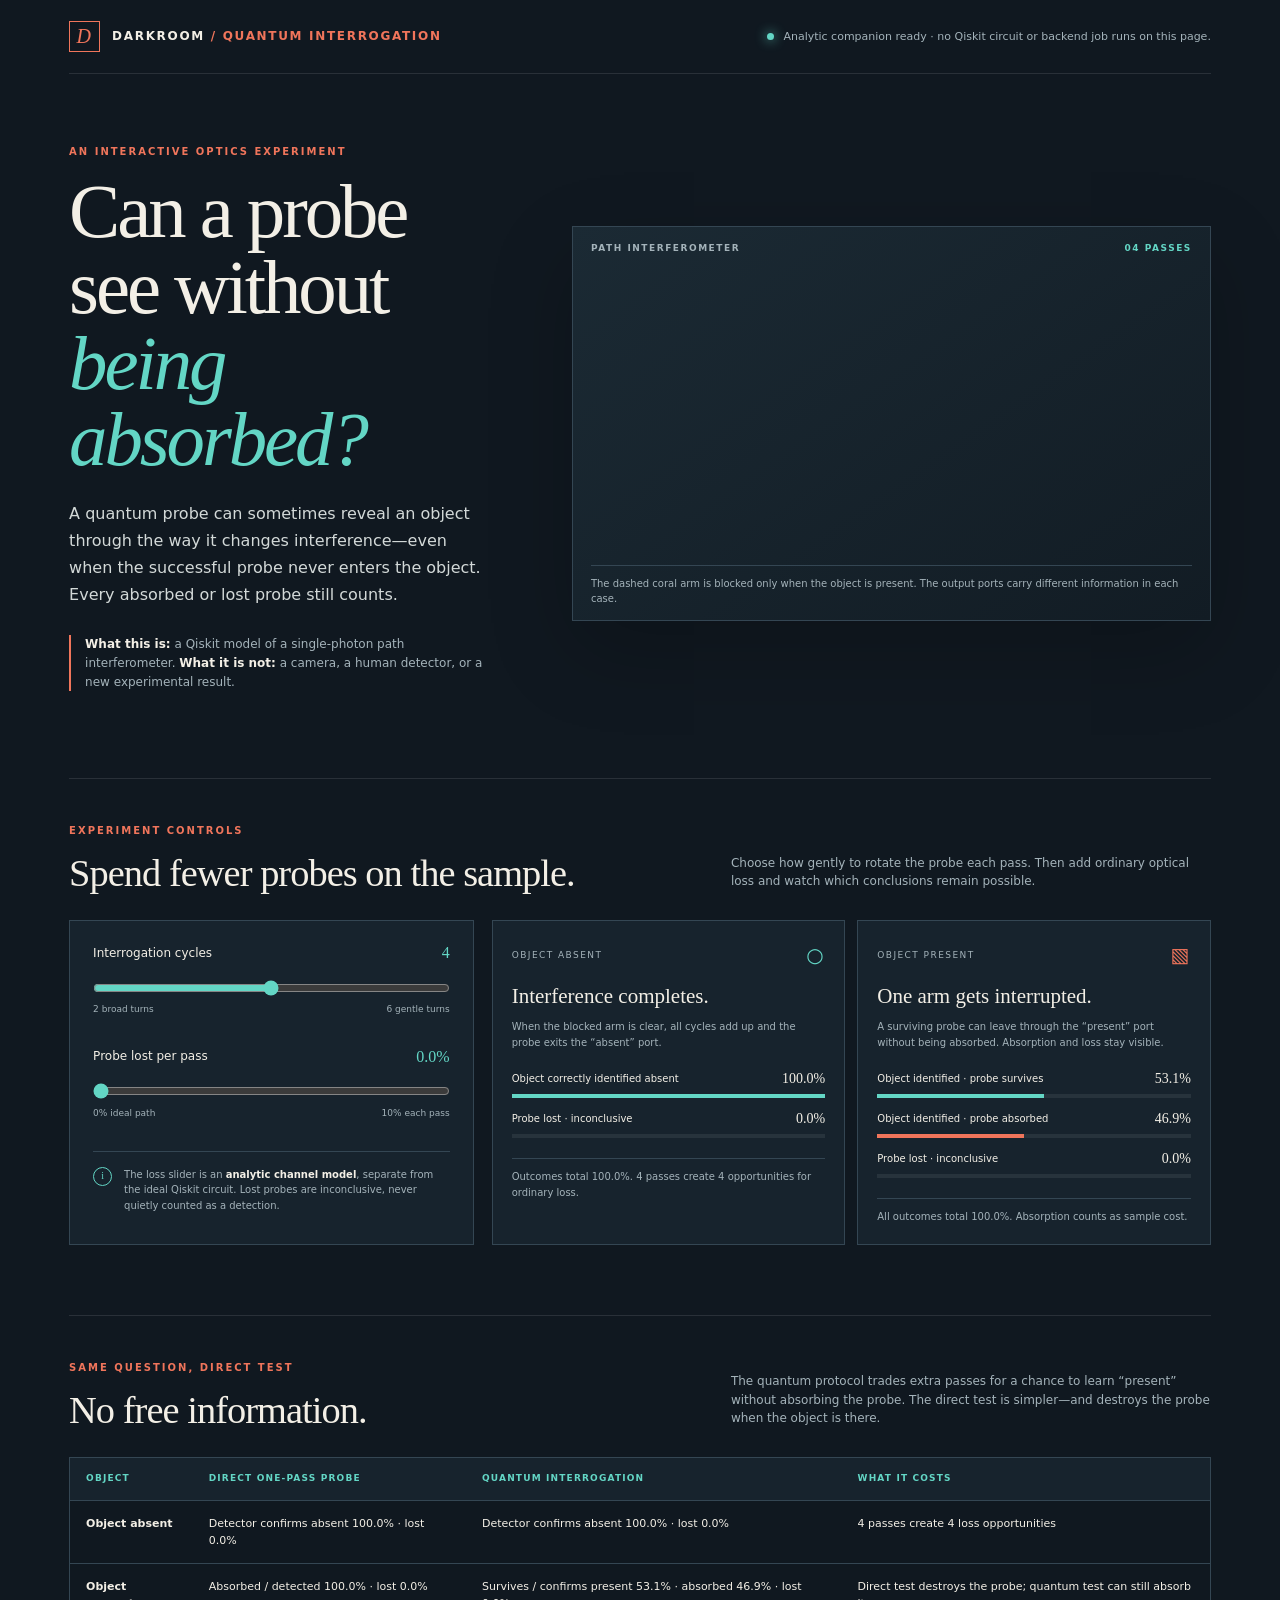
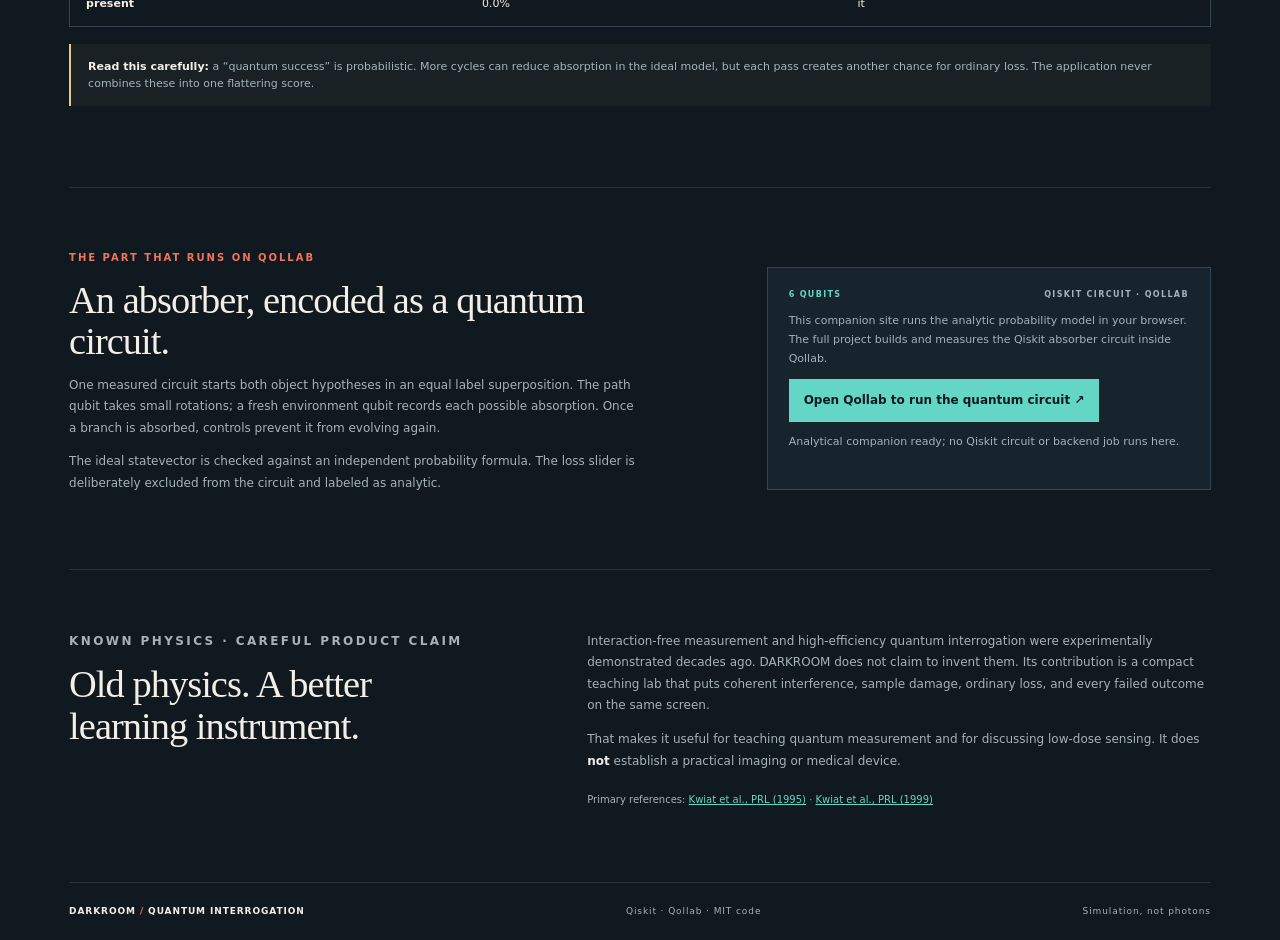
==== darkroom-vercel/index.html @ 96b65d9d "feat(darkroom): add quantum interrogation lab" ====
<!doctype html>
<html lang="en">
<head>
  <meta charset="utf-8" />
  <meta name="viewport" content="width=device-width, initial-scale=1" />
  <meta name="theme-color" content="#101820" />
  <meta name="description" content="Explore interaction-free measurement with an auditable Qiskit interferometer model." />
  <title>DARKROOM — Quantum Interrogation Lab</title>
  <link rel="stylesheet" href="./main.css" />
  <script defer src="./main.js"></script>
</head>
<body>
<div id="app">
  <header class="topbar">
    <a class="brand" href="#top"><span class="brand-mark">D</span><span>DARKROOM <i>/ QUANTUM INTERROGATION</i></span></a>
    <span class="top-status"><b id="liveDot"></b><span id="status" role="status" aria-live="polite">Loading the interferometer model…</span></span>
  </header>
  <main id="top">
    <section class="hero">
      <div class="hero-copy">
        <p class="eyebrow">An interactive optics experiment</p>
        <h1>Can a probe<br />see without<br /><em>being absorbed?</em></h1>
        <p class="lede">A quantum probe can sometimes reveal an object through the way it changes interference—even when the successful probe never enters the object. Every absorbed or lost probe still counts.</p>
        <p class="scope-note"><strong>What this is:</strong> a Qiskit model of a single-photon path interferometer. <strong>What it is not:</strong> a camera, a human detector, or a new experimental result.</p>
      </div>
      <figure class="optics-card" aria-labelledby="opticCaption">
        <div class="figure-head"><span>PATH INTERFEROMETER</span><span id="cycleStamp">04 PASSES</span></div>
        <svg id="interferometer" viewBox="0 0 760 390" role="img" aria-labelledby="opticTitle opticDesc">
          <title id="opticTitle">Quantum interrogation path interferometer</title>
          <desc id="opticDesc">A probe follows two paths. An object blocks one arm. Detectors distinguish an absent object from a present object when the surviving probe exits without absorption.</desc>
        </svg>
        <figcaption id="opticCaption">The dashed coral arm is blocked only when the object is present. The output ports carry different information in each case.</figcaption>
      </figure>
    </section>

    <section class="bench" aria-labelledby="benchTitle">
      <div class="section-title"><div><p class="eyebrow">Experiment controls</p><h2 id="benchTitle">Spend fewer probes on the sample.</h2></div><p>Choose how gently to rotate the probe each pass. Then add ordinary optical loss and watch which conclusions remain possible.</p></div>
      <div class="bench-grid">
        <aside class="controls">
          <div class="control-row"><div class="label-line"><label for="cycles">Interrogation cycles</label><output id="cyclesValue" for="cycles">4</output></div><input id="cycles" type="range" min="2" max="6" step="1" value="4"/><div class="range-hints"><span>2 broad turns</span><span>6 gentle turns</span></div></div>
          <div class="control-row"><div class="label-line"><label for="loss">Probe lost per pass</label><output id="lossValue" for="loss">0.0%</output></div><input id="loss" type="range" min="0" max="10" step="0.5" value="0"/><div class="range-hints"><span>0% ideal path</span><span>10% each pass</span></div></div>
          <div class="model-note"><span class="note-glyph">i</span><p>The loss slider is an <strong>analytic channel model</strong>, separate from the ideal Qiskit circuit. Lost probes are inconclusive, never quietly counted as a detection.</p></div>
        </aside>
        <section class="outcomes" aria-label="All outcomes by object hypothesis">
          <article class="outcome-panel absent"><div class="panel-top"><span>OBJECT ABSENT</span><span class="panel-symbol">○</span></div><h3>Interference completes.</h3><p class="panel-intro">When the blocked arm is clear, all cycles add up and the probe exits the “absent” port.</p><div class="prob-list" id="absentRows"></div><p class="panel-foot" id="absentFoot"></p></article>
          <article class="outcome-panel present"><div class="panel-top"><span>OBJECT PRESENT</span><span class="panel-symbol">▧</span></div><h3>One arm gets interrupted.</h3><p class="panel-intro">A surviving probe can leave through the “present” port without being absorbed. Absorption and loss stay visible.</p><div class="prob-list" id="presentRows"></div><p class="panel-foot" id="presentFoot"></p></article>
        </section>
      </div>
    </section>

    <section class="comparison" aria-labelledby="comparisonTitle">
      <div class="section-title"><div><p class="eyebrow">Same question, direct test</p><h2 id="comparisonTitle">No free information.</h2></div><p>The quantum protocol trades extra passes for a chance to learn “present” without absorbing the probe. The direct test is simpler—and destroys the probe when the object is there.</p></div>
      <div class="compare-table-wrap"><table><thead><tr><th>Object</th><th>Direct one-pass probe</th><th>Quantum interrogation</th><th>What it costs</th></tr></thead><tbody id="compareRows"></tbody></table></div>
      <p class="interpretation"><strong>Read this carefully:</strong> a “quantum success” is probabilistic. More cycles can reduce absorption in the ideal model, but each pass creates another chance for ordinary loss. The application never combines these into one flattering score.</p>
    </section>

    <section class="circuit-section" aria-labelledby="circuitTitle">
      <div class="circuit-copy"><p class="eyebrow">The part that runs on Qollab</p><h2 id="circuitTitle">An absorber, encoded as a quantum circuit.</h2><p>One measured circuit starts both object hypotheses in an equal label superposition. The path qubit takes small rotations; a fresh environment qubit records each possible absorption. Once a branch is absorbed, controls prevent it from evolving again.</p><p>The ideal statevector is checked against an independent probability formula. The loss slider is deliberately excluded from the circuit and labeled as analytic.</p></div>
      <div class="run-card"><div class="run-meta"><span id="qubitCount">6 QUBITS</span><span>QISKIT CIRCUIT · QOLLAB</span></div><p>This companion site runs the analytic probability model in your browser. The full project builds and measures the Qiskit absorber circuit inside Qollab.</p><a class="qollab-link" href="https://qollab.xyz/" target="_blank" rel="noreferrer">Open Qollab to run the quantum circuit ↗</a><p id="previewNote">Analytical companion ready; no Qiskit circuit or backend job runs here.</p></div>
    </section>

    <section class="truth-row"><div><p class="eyebrow">Known physics · careful product claim</p><h2>Old physics. A better learning instrument.</h2></div><div><p>Interaction-free measurement and high-efficiency quantum interrogation were experimentally demonstrated decades ago. DARKROOM does not claim to invent them. Its contribution is a compact teaching lab that puts coherent interference, sample damage, ordinary loss, and every failed outcome on the same screen.</p><p>That makes it useful for teaching quantum measurement and for discussing low-dose sensing. It does <strong>not</strong> establish a practical imaging or medical device.</p><p class="sources">Primary references: <a href="https://journals.aps.org/prl/abstract/10.1103/PhysRevLett.74.4763">Kwiat et al., PRL (1995)</a> · <a href="https://doi.org/10.1103/PhysRevLett.83.4725">Kwiat et al., PRL (1999)</a></p></div></section>

    <footer><span>DARKROOM <i>/</i> QUANTUM INTERROGATION</span><span>Qiskit · Qollab · MIT code</span><span>Simulation, not photons</span></footer>
  </main>
</div>
</body>
</html>
---- darkroom-vercel/main.css ----
﻿:root {
  color-scheme: dark;
  --ink:#101820; --panel:#17232d; --line:#344653; --paper:#f3efe6;
  --muted:#a4b3ba; --coral:#f0755b; --cyan:#63d6c5; --gold:#e8c87a;
  font-family: system-ui, -apple-system, "Segoe UI", sans-serif;
}
* { box-sizing:border-box }
html { scroll-behavior:smooth }
body { margin:0; background:var(--ink); color:var(--paper); line-height:1.55 }
#app { max-width:1440px; margin:auto; padding:0 5.4vw }
.topbar { min-height:74px; border-bottom:1px solid #ffffff1b; display:flex; align-items:center; justify-content:space-between; gap:24px }
.brand { display:flex; gap:12px; align-items:center; color:var(--paper); text-decoration:none; font-size:12px; letter-spacing:.14em; font-weight:750 }
.brand i, footer i { color:var(--coral); font-style:normal }
.brand-mark { width:31px; height:31px; border:1px solid var(--coral); color:var(--coral); display:grid; place-items:center; font:italic 20px Georgia }
.top-status { display:flex; align-items:center; gap:9px; color:var(--muted); font-size:11px }
.top-status b { width:7px; height:7px; background:var(--cyan); border-radius:50%; box-shadow:0 0 12px var(--cyan) }
#liveDot[data-error=true] { background:var(--coral) }
.qollab-link { display:inline-block; padding:12px 15px; background:var(--cyan); color:var(--ink); font-weight:700; font-size:12px; text-decoration:none }
.qollab-link:hover { background:#8de8db }
.run-card>p { color:var(--muted); font-size:11px; line-height:1.7 }
#previewNote { min-height:24px }
.hero { padding:70px 0 75px; display:grid; grid-template-columns:.8fr 1.2fr; gap:6vw; align-items:center }
.eyebrow { text-transform:uppercase; font-size:10px; letter-spacing:.2em; color:var(--coral); font-weight:750; margin:0 0 14px }
.hero h1 { font:500 clamp(42px,6vw,82px)/.99 Georgia,"Times New Roman",serif; letter-spacing:-.04em; margin:0 0 22px }
.hero h1 em { color:var(--cyan); font-weight:400 }
.lede { font-size:16px; color:#d3d9d8; max-width:530px; line-height:1.7 }
.scope-note { margin-top:27px; padding-left:14px; border-left:2px solid var(--coral); font-size:12px; color:var(--muted); max-width:500px }
.scope-note strong { color:var(--paper) }
.optics-card { margin:0; background:linear-gradient(145deg,#1b2a34,#121c24); border:1px solid var(--line); padding:15px 18px 13px; box-shadow:0 30px 80px #0003 }
.figure-head,.run-meta { display:flex; justify-content:space-between; color:var(--muted); font-size:9px; letter-spacing:.17em; font-weight:700 }
.figure-head span:last-child,.run-meta span:first-child { color:var(--cyan) }
#interferometer { display:block; width:100%; height:auto; overflow:visible }
.optics-card figcaption { font-size:10px; color:var(--muted); border-top:1px solid var(--line); padding-top:10px }
.light-path { fill:none; stroke:#718996; stroke-width:2 }
.object-path { stroke:var(--coral); stroke-width:2; stroke-dasharray:5 6 }
.source { fill:var(--cyan) }
.splitter { fill:#243b53; stroke:var(--paper); stroke-width:1.3 }
.object { fill:#f0755b33; stroke:var(--coral); stroke-width:1.3 }
.absorber { opacity:.85 }
.diagram-label,.detector-label,.diagram-caption { fill:#a4b3ba; font:9px system-ui; letter-spacing:1px; text-anchor:middle }
.object-word { fill:var(--paper); font:700 8px system-ui; text-anchor:middle; letter-spacing:1px }
.object-word.small { font-size:6px; fill:#f5b09f }
.pass-dot { fill:var(--cyan) }
.pass-number { fill:var(--cyan); font:9px ui-monospace,monospace; text-anchor:middle }
.detector { fill:#63d6c522; stroke:var(--cyan); stroke-width:2 }
.detector-absent { stroke:var(--gold); fill:#e8c87a22 }
.mirror { fill:var(--paper) }
.diagram-caption { font-size:10px; letter-spacing:.4px }
.bench,.comparison { padding:44px 0 70px; border-top:1px solid #ffffff1b }
.section-title { display:flex; align-items:end; justify-content:space-between; gap:36px; margin-bottom:26px }
.section-title h2,.circuit-copy h2,.truth-row h2 { font:500 clamp(28px,3vw,43px)/1.08 Georgia,serif; margin:0; letter-spacing:-.025em }
.section-title>p { max-width:480px; color:var(--muted); font-size:12px; margin:0 0 3px }
.bench-grid { display:grid; grid-template-columns:.72fr 1.28fr; gap:18px }
.controls,.outcome-panel,.run-card { background:var(--panel); border:1px solid var(--line); padding:23px }
.control-row { margin-bottom:30px }
.label-line { display:flex; justify-content:space-between; align-items:center; font-size:12px }
.label-line output { font:16px Georgia; color:var(--cyan) }
input[type=range] { width:100%; accent-color:var(--cyan); margin:17px 0 5px }
.range-hints { display:flex; justify-content:space-between; color:var(--muted); font-size:9px }
.model-note { border-top:1px solid var(--line); padding-top:15px; display:flex; gap:12px; color:var(--muted); font-size:10px }
.model-note p { margin:0 }
.model-note strong { color:var(--paper) }
.note-glyph { flex:0 0 19px; width:19px; height:19px; border:1px solid var(--cyan); color:var(--cyan); border-radius:50%; display:grid; place-items:center; font-family:Georgia }
.outcomes { display:grid; grid-template-columns:1fr 1fr; gap:12px }
.outcome-panel { padding:19px }
.panel-top { display:flex; justify-content:space-between; align-items:center; font-size:9px; letter-spacing:.16em; color:var(--muted) }
.panel-symbol { font-size:20px; color:var(--cyan) }
.present .panel-symbol { color:var(--coral) }
.outcome-panel h3 { font:21px Georgia; margin:13px 0 7px }
.panel-intro,.panel-foot { font-size:10px; color:var(--muted); line-height:1.6 }
.prob-list { margin:20px 0 }
.prob-row { margin:13px 0 }
.prob-top { display:flex; justify-content:space-between; gap:8px; font-size:10px }
.prob-top strong { font:14px Georgia }
.prob-track { height:4px; background:#ffffff12; margin-top:7px }
.prob-track i { display:block; background:var(--cyan); height:100% }
.prob-row.damage .prob-track i { background:var(--coral) }
.prob-row.loss .prob-track i { background:var(--gold) }
.panel-foot { border-top:1px solid var(--line); padding-top:10px; margin-bottom:0 }
.compare-table-wrap { overflow:auto; border:1px solid var(--line) }
table { border-collapse:collapse; width:100%; min-width:800px; text-align:left }
th,td { padding:14px 16px; border-bottom:1px solid var(--line); font-size:11px; vertical-align:top }
th { color:var(--cyan); font-size:9px; text-transform:uppercase; letter-spacing:.13em; background:var(--panel) }
td:first-child { font-weight:700 }
tr:last-child td { border-bottom:0 }
.interpretation { padding:14px 17px; border-left:2px solid var(--gold); background:#e8c87a0c; color:var(--muted); font-size:11px; margin-top:17px }
.interpretation strong { color:var(--paper) }
.circuit-section { border-top:1px solid #ffffff1b; padding:62px 0; display:grid; grid-template-columns:1fr .78fr; gap:10vw; align-items:center }
.circuit-copy>p:not(.eyebrow) { max-width:600px; color:var(--muted); font-size:12px; line-height:1.8 }
.run-card { padding:21px }
.run-meta { font-size:8px }
button { margin:19px 0 10px; width:100%; padding:14px 15px; border:0; background:var(--cyan); color:var(--ink); font:700 12px system-ui; cursor:pointer }
button:hover { background:#8de8db }
button:disabled { opacity:.6; cursor:wait }
#auditStatus { color:var(--muted); font-size:10px; min-height:43px }
details { border-top:1px solid var(--line); padding-top:12px; color:var(--muted); font-size:10px }
summary { cursor:pointer; color:var(--paper) }
pre { white-space:pre-wrap; overflow-wrap:anywhere; max-height:280px; overflow:auto; font-size:9px }
.truth-row { border-top:1px solid #ffffff1b; padding:61px 0; display:grid; grid-template-columns:.8fr 1.2fr; gap:8vw }
.truth-row>div:last-child { max-width:680px }
.truth-row p { font-size:12px; color:var(--muted); line-height:1.8; margin:0 0 12px }
.truth-row strong { color:var(--paper) }
.truth-row .sources { font-size:10px; margin-top:19px }
.sources a { color:var(--cyan) }
footer { border-top:1px solid #ffffff1b; min-height:58px; display:flex; align-items:center; justify-content:space-between; color:var(--muted); font-size:9px; letter-spacing:.1em }
footer span:first-child { color:var(--paper); font-weight:700 }
@media(max-width:950px) { #app{padding:0 4vw}.hero{grid-template-columns:1fr;gap:34px;padding:54px 0}.hero-copy{max-width:650px}.bench-grid{grid-template-columns:1fr}.controls{display:grid;grid-template-columns:1fr 1fr;gap:25px}.model-note{grid-column:1/-1}.circuit-section{gap:5vw} }
@media(max-width:650px) { #app{padding:0 18px}.topbar{align-items:flex-start;padding:15px 0;flex-direction:column;gap:10px}.top-status{font-size:9px}.hero{padding:40px 0 48px}.hero h1{font-size:51px}.lede{font-size:14px}.optics-card{padding:11px 9px}.section-title{align-items:flex-start;flex-direction:column;gap:12px}.bench,.comparison{padding:38px 0 48px}.controls{display:block;padding:19px}.outcomes{grid-template-columns:1fr}.outcome-panel{padding:18px}.circuit-section,.truth-row{grid-template-columns:1fr;gap:25px;padding:46px 0}footer{align-items:flex-start;flex-direction:column;gap:5px;padding:15px 0} }
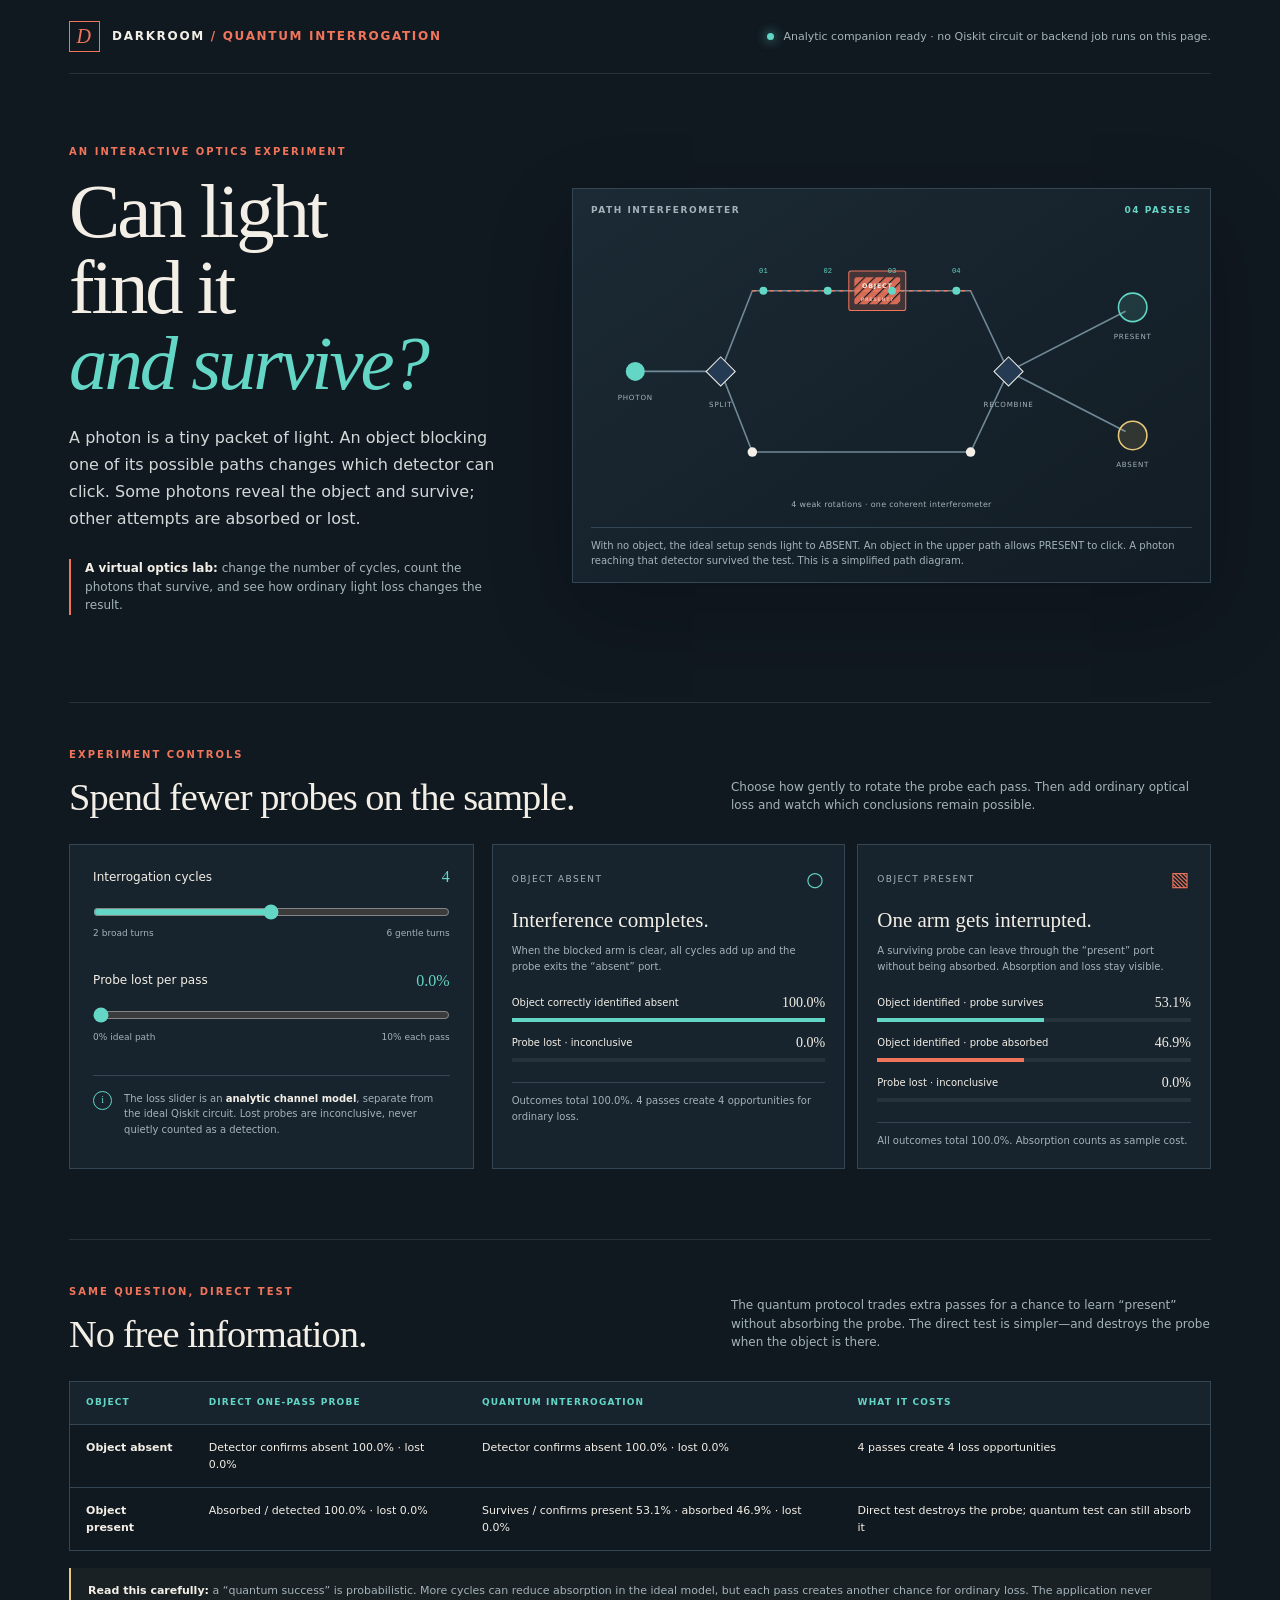
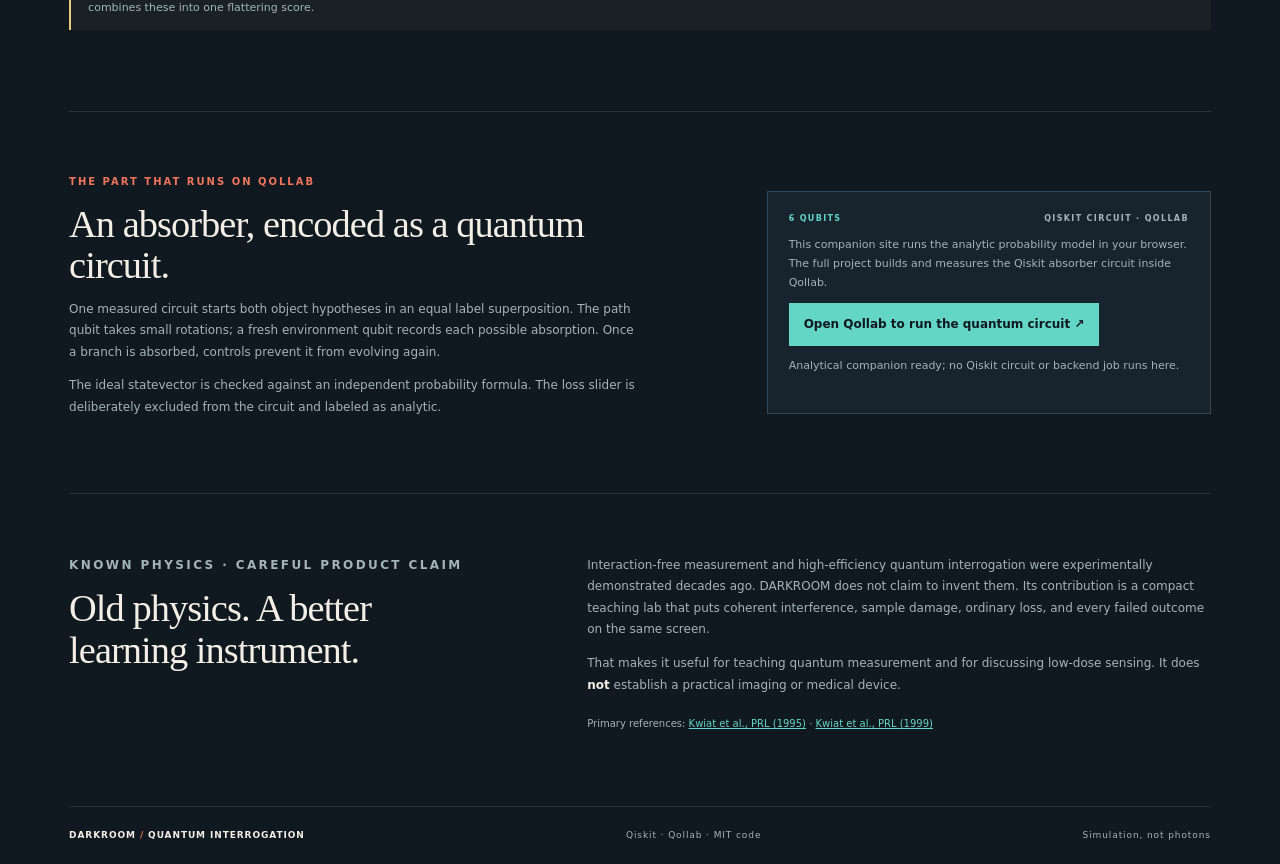
==== commit a7f4b997: "fix(darkroom): clarify light-path walkthrough" ====
--- a/darkroom-vercel/index.html
+++ b/darkroom-vercel/index.html
@@ -19,9 +19,9 @@
     <section class="hero">
       <div class="hero-copy">
         <p class="eyebrow">An interactive optics experiment</p>
-        <h1>Can a probe<br />see without<br /><em>being absorbed?</em></h1>
-        <p class="lede">A quantum probe can sometimes reveal an object through the way it changes interference—even when the successful probe never enters the object. Every absorbed or lost probe still counts.</p>
-        <p class="scope-note"><strong>What this is:</strong> a Qiskit model of a single-photon path interferometer. <strong>What it is not:</strong> a camera, a human detector, or a new experimental result.</p>
+        <h1>Can light<br />find it<br /><em>and survive?</em></h1>
+        <p class="lede">A photon is a tiny packet of light. An object blocking one of its possible paths changes which detector can click. Some photons reveal the object and survive; other attempts are absorbed or lost.</p>
+        <p class="scope-note"><strong>A virtual optics lab:</strong> change the number of cycles, count the photons that survive, and see how ordinary light loss changes the result.</p>
       </div>
       <figure class="optics-card" aria-labelledby="opticCaption">
         <div class="figure-head"><span>PATH INTERFEROMETER</span><span id="cycleStamp">04 PASSES</span></div>
@@ -29,7 +29,7 @@
           <title id="opticTitle">Quantum interrogation path interferometer</title>
           <desc id="opticDesc">A probe follows two paths. An object blocks one arm. Detectors distinguish an absent object from a present object when the surviving probe exits without absorption.</desc>
         </svg>
-        <figcaption id="opticCaption">The dashed coral arm is blocked only when the object is present. The output ports carry different information in each case.</figcaption>
+        <figcaption id="opticCaption">With no object, the ideal setup sends light to ABSENT. An object in the upper path allows PRESENT to click. A photon reaching that detector survived the test. This is a simplified path diagram.</figcaption>
       </figure>
     </section>
 
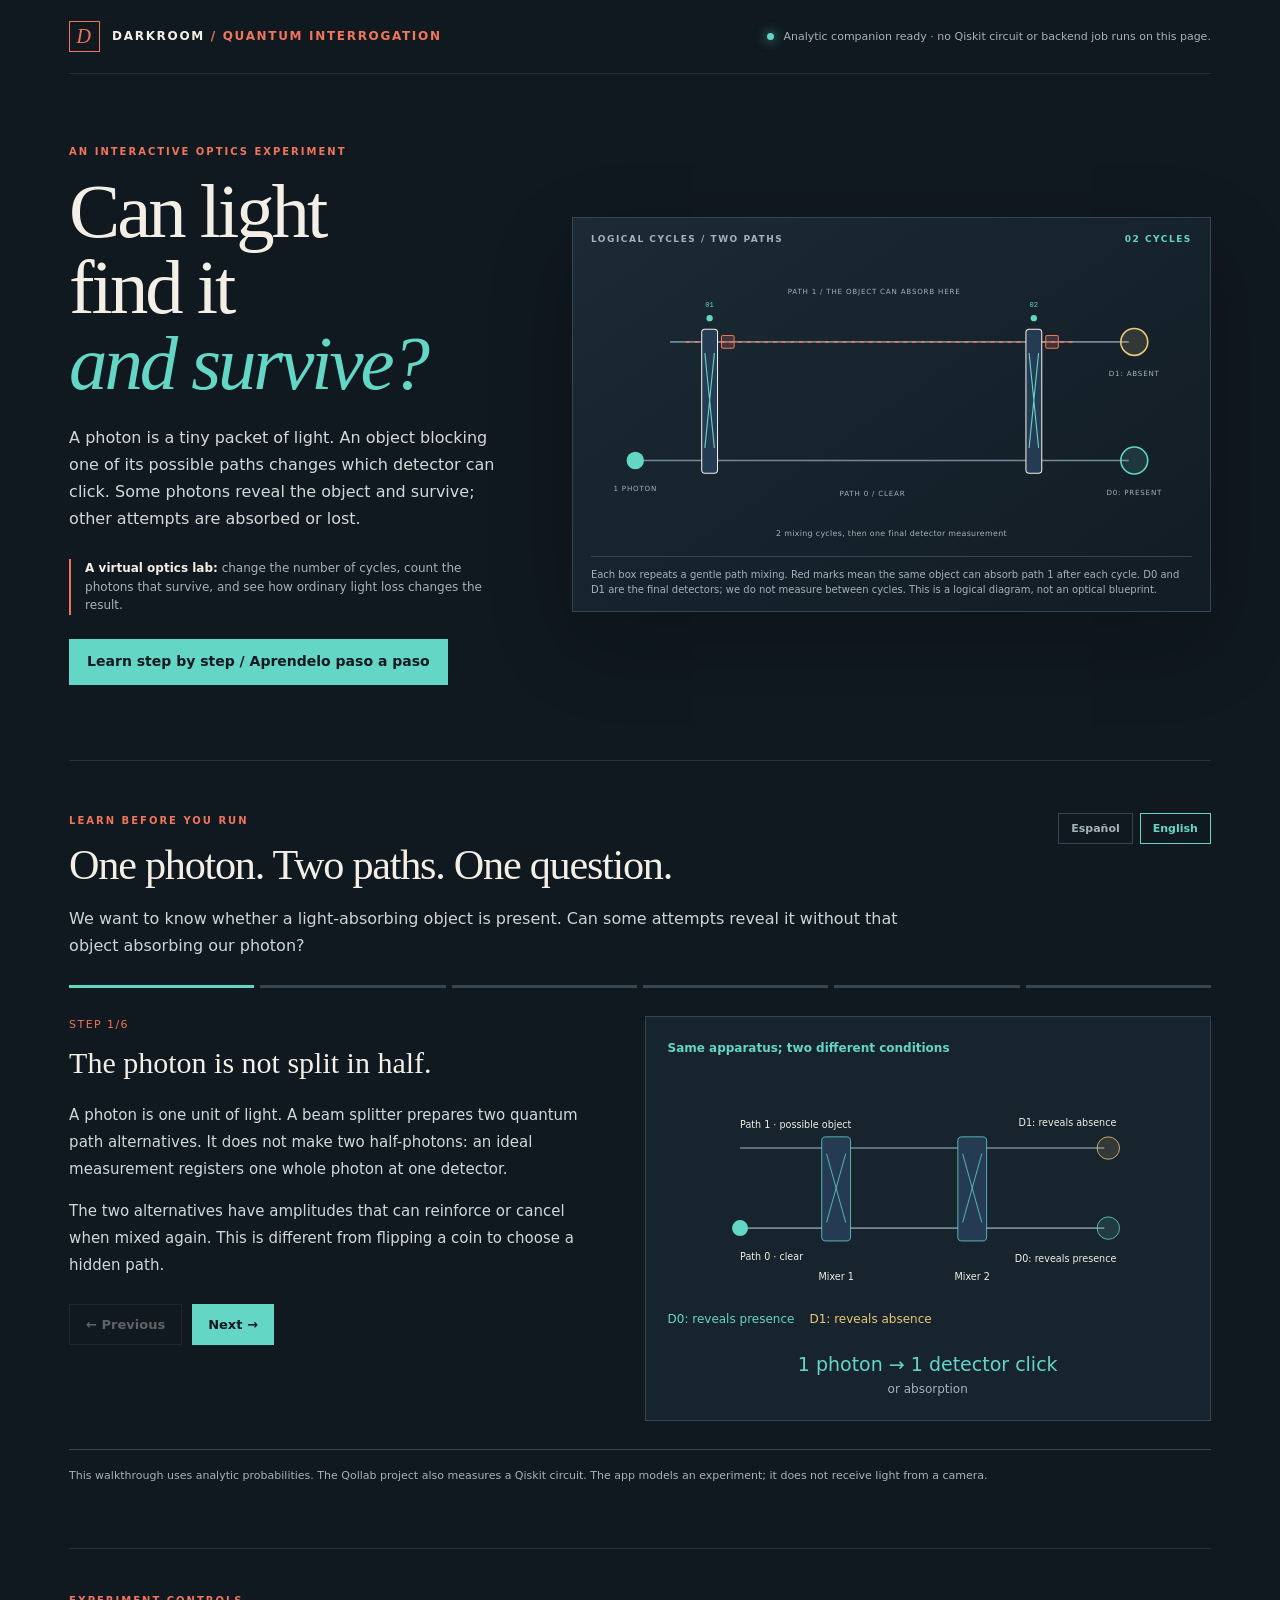
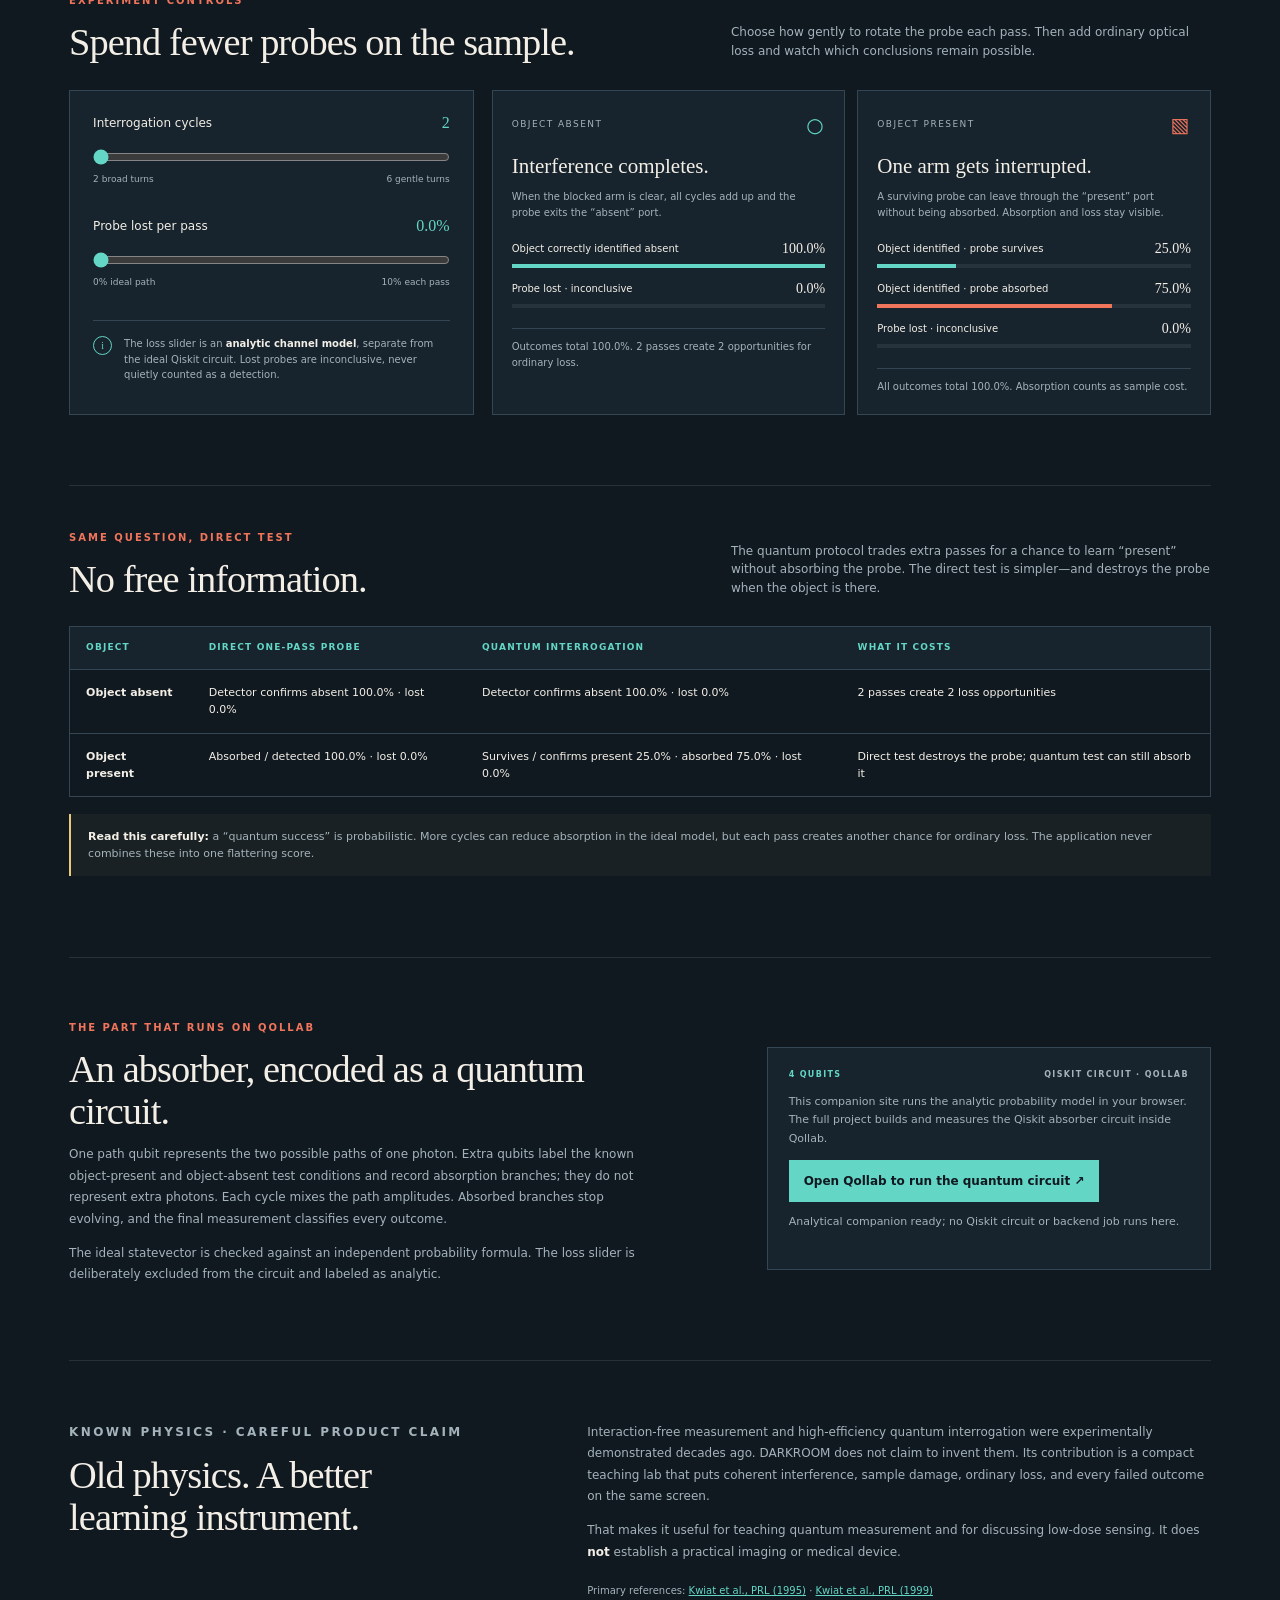
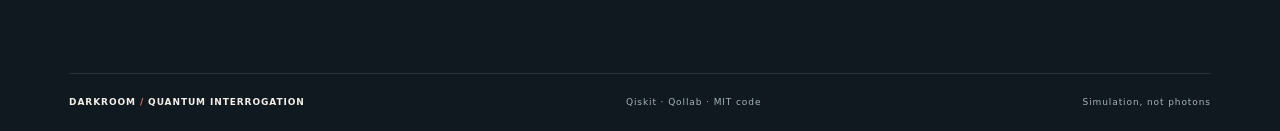
==== commit 67462835: "feat(darkroom): teach paths and measure locally" ====
--- a/darkroom-vercel/index.html
+++ b/darkroom-vercel/index.html
@@ -7,6 +7,8 @@
   <meta name="description" content="Explore interaction-free measurement with an auditable Qiskit interferometer model." />
   <title>DARKROOM — Quantum Interrogation Lab</title>
   <link rel="stylesheet" href="./main.css" />
+  <link rel="stylesheet" href="./lesson.css" />
+  <script defer src="./lesson.js"></script>
   <script defer src="./main.js"></script>
 </head>
 <body>
@@ -22,22 +24,25 @@
         <h1>Can light<br />find it<br /><em>and survive?</em></h1>
         <p class="lede">A photon is a tiny packet of light. An object blocking one of its possible paths changes which detector can click. Some photons reveal the object and survive; other attempts are absorbed or lost.</p>
         <p class="scope-note"><strong>A virtual optics lab:</strong> change the number of cycles, count the photons that survive, and see how ordinary light loss changes the result.</p>
+        <a class="learn-link" href="#lesson">Learn step by step / Aprendelo paso a paso</a>
       </div>
       <figure class="optics-card" aria-labelledby="opticCaption">
-        <div class="figure-head"><span>PATH INTERFEROMETER</span><span id="cycleStamp">04 PASSES</span></div>
+        <div class="figure-head"><span>LOGICAL CYCLES / TWO PATHS</span><span id="cycleStamp">02 CYCLES</span></div>
         <svg id="interferometer" viewBox="0 0 760 390" role="img" aria-labelledby="opticTitle opticDesc">
           <title id="opticTitle">Quantum interrogation path interferometer</title>
           <desc id="opticDesc">A probe follows two paths. An object blocks one arm. Detectors distinguish an absent object from a present object when the surviving probe exits without absorption.</desc>
         </svg>
-        <figcaption id="opticCaption">With no object, the ideal setup sends light to ABSENT. An object in the upper path allows PRESENT to click. A photon reaching that detector survived the test. This is a simplified path diagram.</figcaption>
+        <figcaption id="opticCaption">Each box repeats a gentle path mixing. Red marks mean the same object can absorb path 1 after each cycle. D0 and D1 are the final detectors; we do not measure between cycles. This is a logical diagram, not an optical blueprint.</figcaption>
       </figure>
     </section>
+
+    <section id="lesson" class="lesson" aria-label="Guided lesson / Lección guiada"></section>
 
     <section class="bench" aria-labelledby="benchTitle">
       <div class="section-title"><div><p class="eyebrow">Experiment controls</p><h2 id="benchTitle">Spend fewer probes on the sample.</h2></div><p>Choose how gently to rotate the probe each pass. Then add ordinary optical loss and watch which conclusions remain possible.</p></div>
       <div class="bench-grid">
         <aside class="controls">
-          <div class="control-row"><div class="label-line"><label for="cycles">Interrogation cycles</label><output id="cyclesValue" for="cycles">4</output></div><input id="cycles" type="range" min="2" max="6" step="1" value="4"/><div class="range-hints"><span>2 broad turns</span><span>6 gentle turns</span></div></div>
+          <div class="control-row"><div class="label-line"><label for="cycles">Interrogation cycles</label><output id="cyclesValue" for="cycles">2</output></div><input id="cycles" type="range" min="2" max="6" step="1" value="2"/><div class="range-hints"><span>2 broad turns</span><span>6 gentle turns</span></div></div>
           <div class="control-row"><div class="label-line"><label for="loss">Probe lost per pass</label><output id="lossValue" for="loss">0.0%</output></div><input id="loss" type="range" min="0" max="10" step="0.5" value="0"/><div class="range-hints"><span>0% ideal path</span><span>10% each pass</span></div></div>
           <div class="model-note"><span class="note-glyph">i</span><p>The loss slider is an <strong>analytic channel model</strong>, separate from the ideal Qiskit circuit. Lost probes are inconclusive, never quietly counted as a detection.</p></div>
         </aside>
@@ -55,8 +60,8 @@
     </section>
 
     <section class="circuit-section" aria-labelledby="circuitTitle">
-      <div class="circuit-copy"><p class="eyebrow">The part that runs on Qollab</p><h2 id="circuitTitle">An absorber, encoded as a quantum circuit.</h2><p>One measured circuit starts both object hypotheses in an equal label superposition. The path qubit takes small rotations; a fresh environment qubit records each possible absorption. Once a branch is absorbed, controls prevent it from evolving again.</p><p>The ideal statevector is checked against an independent probability formula. The loss slider is deliberately excluded from the circuit and labeled as analytic.</p></div>
-      <div class="run-card"><div class="run-meta"><span id="qubitCount">6 QUBITS</span><span>QISKIT CIRCUIT · QOLLAB</span></div><p>This companion site runs the analytic probability model in your browser. The full project builds and measures the Qiskit absorber circuit inside Qollab.</p><a class="qollab-link" href="https://qollab.xyz/" target="_blank" rel="noreferrer">Open Qollab to run the quantum circuit ↗</a><p id="previewNote">Analytical companion ready; no Qiskit circuit or backend job runs here.</p></div>
+      <div class="circuit-copy"><p class="eyebrow">The part that runs on Qollab</p><h2 id="circuitTitle">An absorber, encoded as a quantum circuit.</h2><p>One path qubit represents the two possible paths of one photon. Extra qubits label the known object-present and object-absent test conditions and record absorption branches; they do not represent extra photons. Each cycle mixes the path amplitudes. Absorbed branches stop evolving, and the final measurement classifies every outcome.</p><p>The ideal statevector is checked against an independent probability formula. The loss slider is deliberately excluded from the circuit and labeled as analytic.</p></div>
+      <div class="run-card"><div class="run-meta"><span id="qubitCount">4 QUBITS</span><span>QISKIT CIRCUIT · QOLLAB</span></div><p>This companion site runs the analytic probability model in your browser. The full project builds and measures the Qiskit absorber circuit inside Qollab.</p><a class="qollab-link" href="https://qollab.xyz/" target="_blank" rel="noreferrer">Open Qollab to run the quantum circuit ↗</a><p id="previewNote">Analytical companion ready; no Qiskit circuit or backend job runs here.</p></div>
     </section>
 
     <section class="truth-row"><div><p class="eyebrow">Known physics · careful product claim</p><h2>Old physics. A better learning instrument.</h2></div><div><p>Interaction-free measurement and high-efficiency quantum interrogation were experimentally demonstrated decades ago. DARKROOM does not claim to invent them. Its contribution is a compact teaching lab that puts coherent interference, sample damage, ordinary loss, and every failed outcome on the same screen.</p><p>That makes it useful for teaching quantum measurement and for discussing low-dose sensing. It does <strong>not</strong> establish a practical imaging or medical device.</p><p class="sources">Primary references: <a href="https://journals.aps.org/prl/abstract/10.1103/PhysRevLett.74.4763">Kwiat et al., PRL (1995)</a> · <a href="https://doi.org/10.1103/PhysRevLett.83.4725">Kwiat et al., PRL (1999)</a></p></div></section>
--- a/darkroom-vercel/lesson.css
+++ b/darkroom-vercel/lesson.css
@@ -0,0 +1,55 @@
+.lesson {padding:52px 0;border-top:1px solid #ffffff1b;scroll-margin-top:20px}
+.lesson-heading {display:flex;justify-content:space-between;align-items:start;gap:24px}
+.lesson h2 {font:500 clamp(30px,3.3vw,46px)/1.1 Georgia,serif;margin:0;letter-spacing:-.03em}
+.lesson-intro {max-width:850px;color:#ccd5d8;font-size:16px;line-height:1.7}
+.lesson-languages {display:flex;gap:7px;flex-shrink:0}
+.lesson button {width:auto;margin:0;font-size:13px;padding:12px 16px}
+.lesson-languages button {padding:8px 12px;font-size:11px;background:transparent;color:var(--muted);border:1px solid var(--line)}
+.lesson-languages button[aria-pressed=true] {border-color:var(--cyan);color:var(--cyan)}
+.lesson-progress {display:flex;gap:6px;margin:26px 0 28px}
+.lesson-progress span {height:3px;flex:1;background:var(--line)}
+.lesson-progress .reached {background:var(--cyan)}
+.lesson-layout {display:grid;grid-template-columns:1fr 1.05fr;gap:36px;align-items:start}
+.lesson-step {font-size:11px;letter-spacing:.13em;text-transform:uppercase;color:var(--coral);margin-top:0}
+.lesson-copy h3 {font:500 30px/1.17 Georgia,serif;margin:12px 0 22px}
+.lesson-copy>p:not(.lesson-step) {font-size:15px;line-height:1.8;color:#d0d9da}
+.lesson-nav,.lesson-trace-controls {display:flex;gap:10px;flex-wrap:wrap;margin-top:25px}
+.lesson .lesson-secondary {background:transparent;border:1px solid var(--line);color:var(--paper)}
+.lesson button:disabled {cursor:default;opacity:.35}
+.lesson-visual {border:1px solid var(--line);background:var(--panel);padding:22px;min-width:0}
+.lesson-visual-title {font-size:12px;color:var(--cyan);font-weight:700;margin:0 0 10px}
+.lesson-svg {width:100%;display:block}
+.lesson-svg text {fill:var(--paper);font:12px system-ui}
+.lesson-single-photon {font-size:19px;color:var(--cyan);text-align:center;margin-bottom:0}
+.lesson-single-photon span {display:block;font-size:12px;color:var(--muted)}
+.lesson-visual>p:not(.lesson-visual-title):not(.lesson-single-photon) {font-size:12px;color:var(--muted)}
+.lesson-prob {display:grid;grid-template-columns:1fr auto;gap:8px;margin:16px 0;font-size:12px}
+.lesson-prob>div {grid-column:1/-1;background:#ffffff12;height:7px}
+.lesson-prob i {height:100%;display:block;background:var(--cyan)}
+.lesson-prob.absorbed i {background:var(--coral)}
+.lesson-prob.other i {background:var(--gold)}
+.lesson-visual small {display:block;margin-top:22px;color:var(--muted);font-size:11px;line-height:1.7}
+.lesson-trace-result {min-height:22px}
+.lesson-interference {background:#101820;padding:14px;border:1px solid var(--line);margin:18px 0}
+.lesson-interference>p {font-size:11px;color:var(--muted);margin:0 0 10px;line-height:1.7}
+.lesson-interference>div {display:flex;justify-content:space-between;align-items:center;gap:12px;margin:12px 0;font-size:13px}
+.lesson-interference strong {font:21px Georgia;color:var(--cyan)}
+.lesson-interference small {margin:0;color:var(--paper);font-size:13px}
+.lesson-tree>div {font-size:16px;text-align:center;padding:14px 10px}
+.lesson-proof {border-top:1px solid var(--line);padding-top:18px;line-height:2}
+.lesson-proof strong {color:var(--cyan)}
+.lesson-quiz fieldset {border:1px solid var(--line);margin:0 0 16px;padding:15px}
+.lesson-quiz legend {padding:0 6px;font-size:14px;font-weight:700}
+.lesson-quiz label {display:flex;gap:10px;font-size:13px;align-items:start;cursor:pointer;margin:13px 0;color:#d0d9da}
+.lesson-quiz input {flex-shrink:0;margin-top:4px;accent-color:var(--cyan)}
+.lesson-feedback {font-size:12px;line-height:1.7;padding:12px;border-left:2px solid var(--coral)}
+.lesson-feedback.correct {border-color:var(--cyan)}
+#lessonScore {font-size:17px;color:var(--cyan)}
+.lesson-scope {font-size:11px;color:var(--muted);border-top:1px solid var(--line);padding-top:17px;margin-top:28px}
+.learn-link {display:inline-block;margin-top:12px;padding:12px 18px;background:var(--cyan);color:var(--ink);font-size:14px;font-weight:700;text-decoration:none}
+.run-card .secondary-run {background:transparent;border:1px solid var(--line);color:var(--paper);font-size:11px}
+#measuredSummary {font-size:12px;line-height:1.8;color:#d0d9da;margin:18px 0}
+@media(max-width:800px) {.lesson-layout{grid-template-columns:1fr;gap:25px}.lesson-heading{flex-direction:column;gap:15px}.lesson-visual{padding:16px}}
+
+.lesson-detector-key {display:flex;gap:15px;flex-wrap:wrap;font-size:12px;margin:10px 0 22px;color:var(--cyan)}
+.lesson-detector-key span:last-child {color:var(--gold)}
